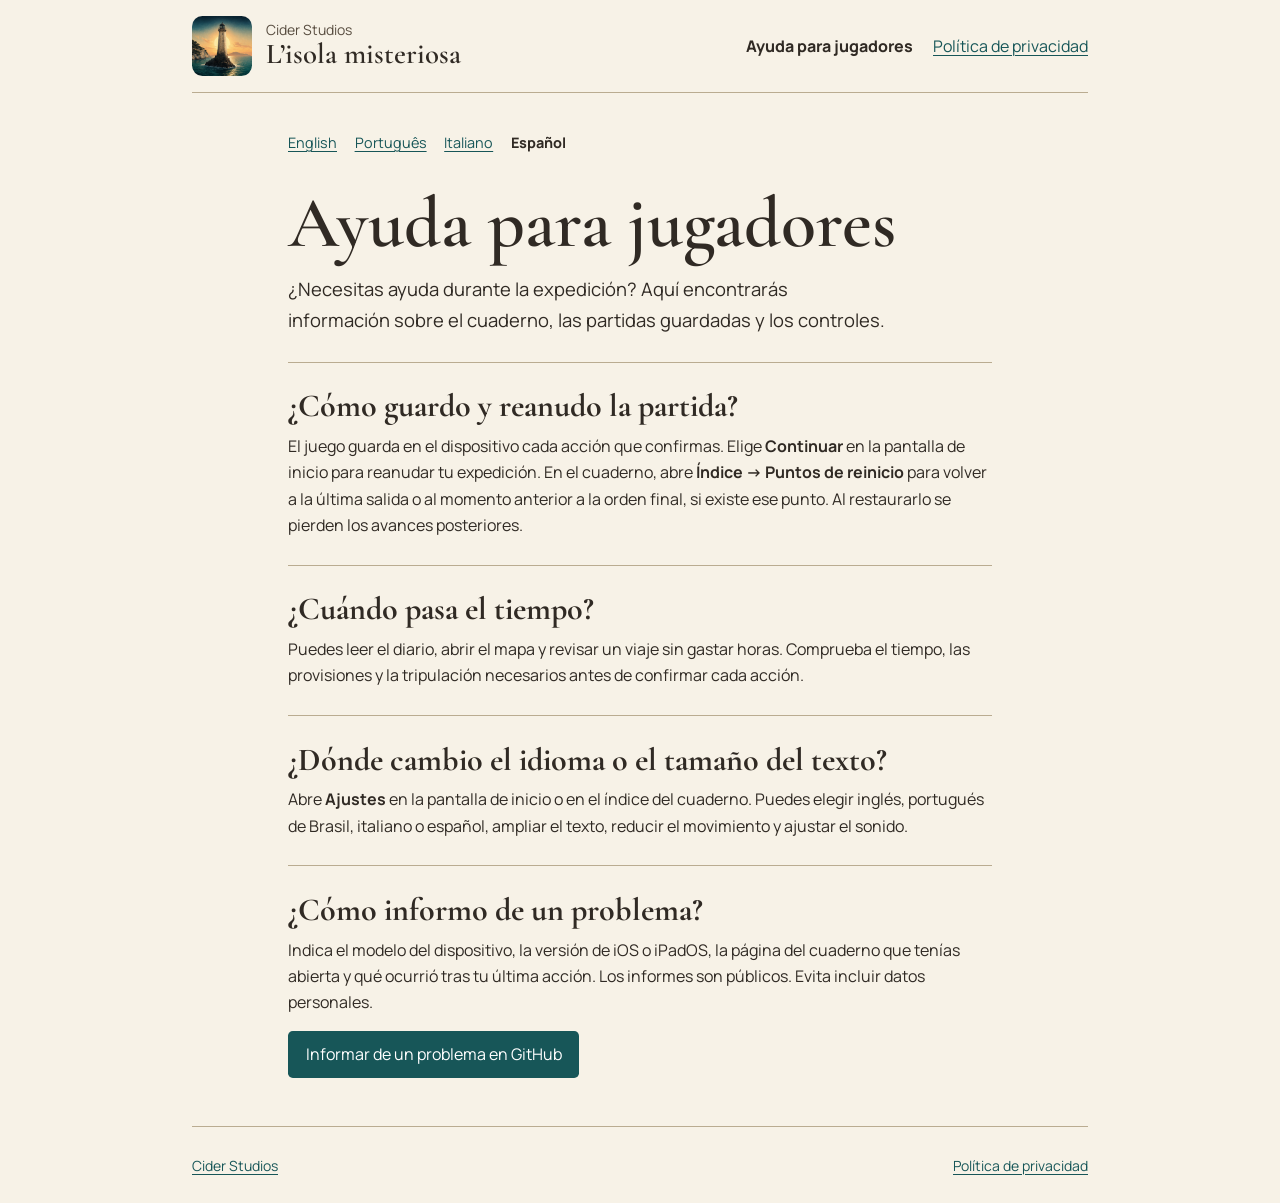
==== es/index.html @ 5d288c92 "Publish player support and privacy information in four languages" ====
<!doctype html>
<html lang="es">
<head>
  <meta charset="utf-8">
  <meta name="viewport" content="width=device-width, initial-scale=1">
  <meta name="description" content="¿Necesitas ayuda durante la expedición? Aquí encontrarás información sobre el cuaderno, las partidas guardadas y los controles.">
  <title>Ayuda para jugadores · L’isola misteriosa</title>
  <link rel="canonical" href="https://ciderstudios.github.io/lisola-misteriosa-site/es/">
  <link rel="alternate" hreflang="en" href="https://ciderstudios.github.io/lisola-misteriosa-site/">
  <link rel="alternate" hreflang="pt-BR" href="https://ciderstudios.github.io/lisola-misteriosa-site/pt/">
  <link rel="alternate" hreflang="it" href="https://ciderstudios.github.io/lisola-misteriosa-site/it/">
  <link rel="alternate" hreflang="es" href="https://ciderstudios.github.io/lisola-misteriosa-site/es/">
  <link rel="icon" href="../assets/lighthouse.png" type="image/png">
  <link rel="stylesheet" href="../style.css">
</head>
<body>
  <a class="skip" href="#main">Ir al contenido</a>
  <header>
    <div class="brand"><img src="../assets/lighthouse.png" width="60" height="60" alt=""><div><span>Cider Studios</span><strong>L’isola misteriosa</strong></div></div>
    <nav class="primary" aria-label="Navegación"><a href="index.html" aria-current="page">Ayuda para jugadores</a><a href="privacy.html">Política de privacidad</a></nav>
  </header>
  <main id="main">
    <nav class="languages" aria-label="Idiomas"><a lang="en" hreflang="en" href="../index.html">English</a><a lang="pt-BR" hreflang="pt-BR" href="../pt/index.html">Português</a><a lang="it" hreflang="it" href="../it/index.html">Italiano</a><a lang="es" hreflang="es" href="../es/index.html" aria-current="page">Español</a></nav>
    <h1>Ayuda para jugadores</h1>
    <p class="intro">¿Necesitas ayuda durante la expedición? Aquí encontrarás información sobre el cuaderno, las partidas guardadas y los controles.</p>
    
    <section>
      <h2>¿Cómo guardo y reanudo la partida?</h2>
      <p>El juego guarda en el dispositivo cada acción que confirmas. Elige <strong>Continuar</strong> en la pantalla de inicio para reanudar tu expedición. En el cuaderno, abre <strong>Índice → Puntos de reinicio</strong> para volver a la última salida o al momento anterior a la orden final, si existe ese punto. Al restaurarlo se pierden los avances posteriores.</p>
    </section>
    <section>
      <h2>¿Cuándo pasa el tiempo?</h2>
      <p>Puedes leer el diario, abrir el mapa y revisar un viaje sin gastar horas. Comprueba el tiempo, las provisiones y la tripulación necesarios antes de confirmar cada acción.</p>
    </section>
    <section>
      <h2>¿Dónde cambio el idioma o el tamaño del texto?</h2>
      <p>Abre <strong>Ajustes</strong> en la pantalla de inicio o en el índice del cuaderno. Puedes elegir inglés, portugués de Brasil, italiano o español, ampliar el texto, reducir el movimiento y ajustar el sonido.</p>
    </section>
    <section>
      <h2>¿Cómo informo de un problema?</h2>
      <p>Indica el modelo del dispositivo, la versión de iOS o iPadOS, la página del cuaderno que tenías abierta y qué ocurrió tras tu última acción. Los informes son públicos. Evita incluir datos personales.</p>
      <p><a class="action" href="https://github.com/ciderstudios/lisola-misteriosa-site/issues/new">Informar de un problema en GitHub</a></p>
    </section>
  </main>
  <footer><a href="https://ciderstudios.app/">Cider Studios</a><a href="privacy.html">Política de privacidad</a></footer>
</body>
</html>
---- style.css ----
@font-face {
  font-family: Manrope;
  src: url("assets/Manrope.ttf") format("truetype");
  font-style: normal;
  font-weight: 200 800;
  font-display: swap;
}
@font-face {
  font-family: Cormorant;
  src: url("assets/CormorantGaramond.ttf") format("truetype");
  font-style: normal;
  font-weight: 300 700;
  font-display: swap;
}
:root { color-scheme: light; --paper: #f7f2e7; --ink: #302a24; --sea: #175658; --line: #baac91; --soft: #584d40; }
* { box-sizing: border-box; }
body { margin: 0; background: var(--paper); color: var(--ink); font: 1rem/1.65 Manrope, system-ui, sans-serif; }
header, main, footer { width: min(calc(100% - 2.5rem), 56rem); margin-inline: auto; }
header, footer, .brand, nav { display: flex; align-items: center; }
header, footer { flex-wrap: wrap; justify-content: space-between; gap: .75rem 2rem; padding-block: 1rem; }
header { border-bottom: 1px solid var(--line); }
.brand { gap: .85rem; }
.brand img { border-radius: .65rem; }
.brand span, .brand strong { display: block; line-height: 1.15; }
.brand span, .date, footer { font-size: .875rem; color: var(--soft); }
.brand strong { font: 600 1.8rem/1.1 Cormorant, Georgia, serif; }
nav { flex-wrap: wrap; gap: .25rem 1.25rem; }
a { color: var(--sea); text-decoration-thickness: .09em; text-underline-offset: .2em; }
a:focus-visible { outline: 3px solid var(--sea); outline-offset: 4px; }
nav a, footer a { display: inline-flex; align-items: center; min-height: 44px; }
nav [aria-current="page"] { color: var(--ink); font-weight: 750; text-decoration: none; }
main { max-width: 44rem; padding: 1.75rem 0 2.5rem; }
.languages { font-size: .9rem; gap: 0 1.1rem; }
h1, h2 { font-family: Cormorant, Georgia, serif; line-height: 1.12; text-wrap: balance; }
h1 { font-size: clamp(2.8rem, 7vw, 4.5rem); margin-block: 1.15rem .65rem; font-weight: 600; }
h2 { font-size: clamp(1.6rem, 4vw, 2rem); margin-block: 0 .55rem; font-weight: 700; }
p { margin: .5rem 0; }
.intro { font-size: 1.15rem; max-width: 55ch; }
section { padding-top: 1.6rem; margin-top: 1.65rem; border-top: 1px solid var(--line); }
.action { display: inline-block; background: var(--sea); color: white; padding: .65rem 1.1rem; border-radius: .3rem; text-decoration: none; margin-top: .45rem; }
.action:hover { text-decoration: underline; }
footer { border-top: 1px solid var(--line); }
.skip { position: absolute; left: .5rem; top: .5rem; transform: translateY(-150%); color: white; background: var(--sea); padding: .5rem .85rem; }
.skip:focus { transform: none; }
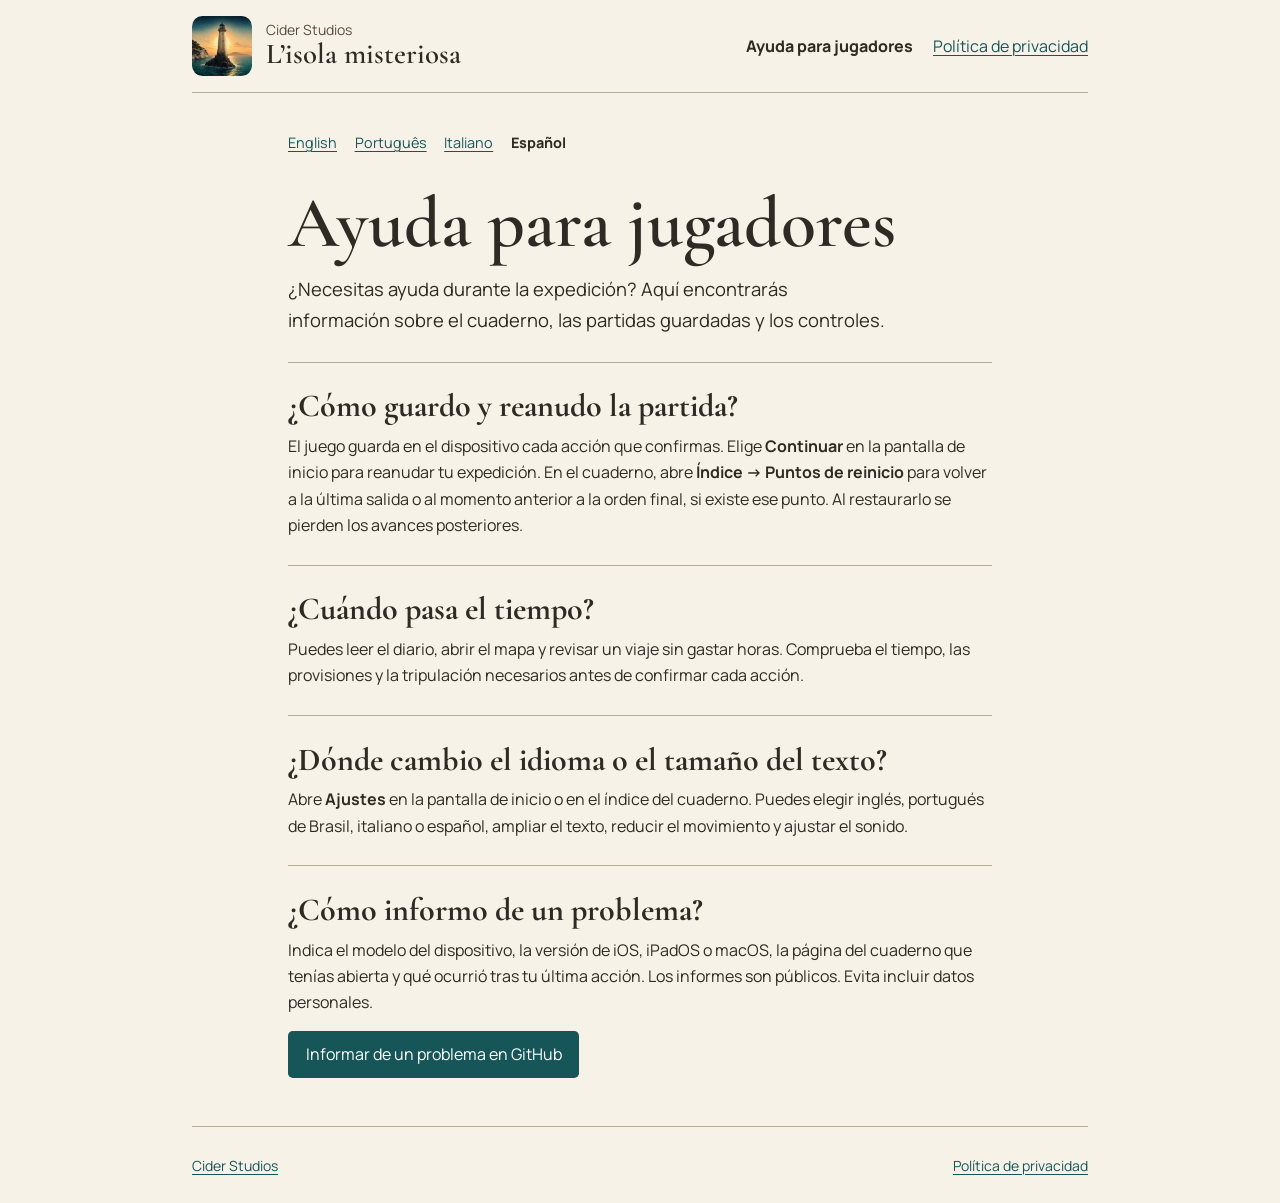
==== commit efa7d25a: "Include macOS in player support and local data removal instructions" ====
--- a/es/index.html
+++ b/es/index.html
@@ -38,7 +38,7 @@
     </section>
     <section>
       <h2>¿Cómo informo de un problema?</h2>
-      <p>Indica el modelo del dispositivo, la versión de iOS o iPadOS, la página del cuaderno que tenías abierta y qué ocurrió tras tu última acción. Los informes son públicos. Evita incluir datos personales.</p>
+      <p>Indica el modelo del dispositivo, la versión de iOS, iPadOS o macOS, la página del cuaderno que tenías abierta y qué ocurrió tras tu última acción. Los informes son públicos. Evita incluir datos personales.</p>
       <p><a class="action" href="https://github.com/ciderstudios/lisola-misteriosa-site/issues/new">Informar de un problema en GitHub</a></p>
     </section>
   </main>
